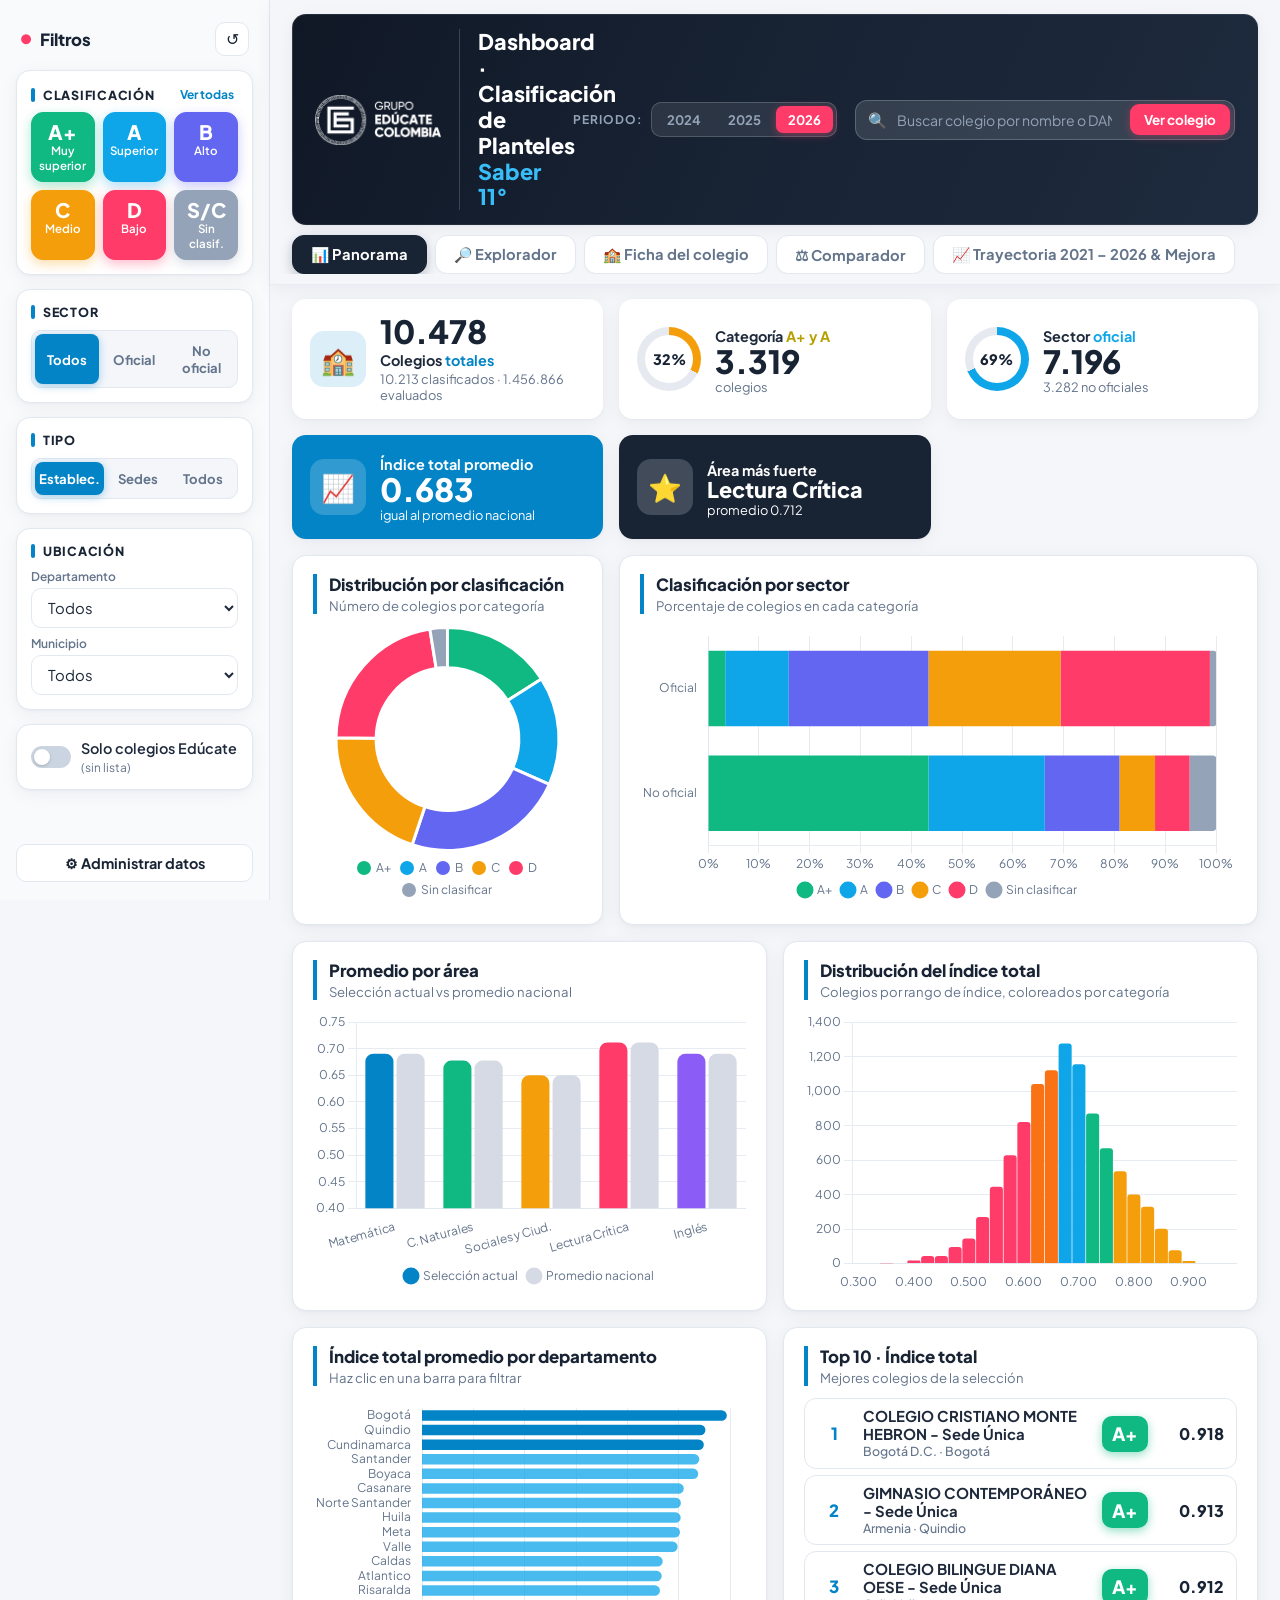
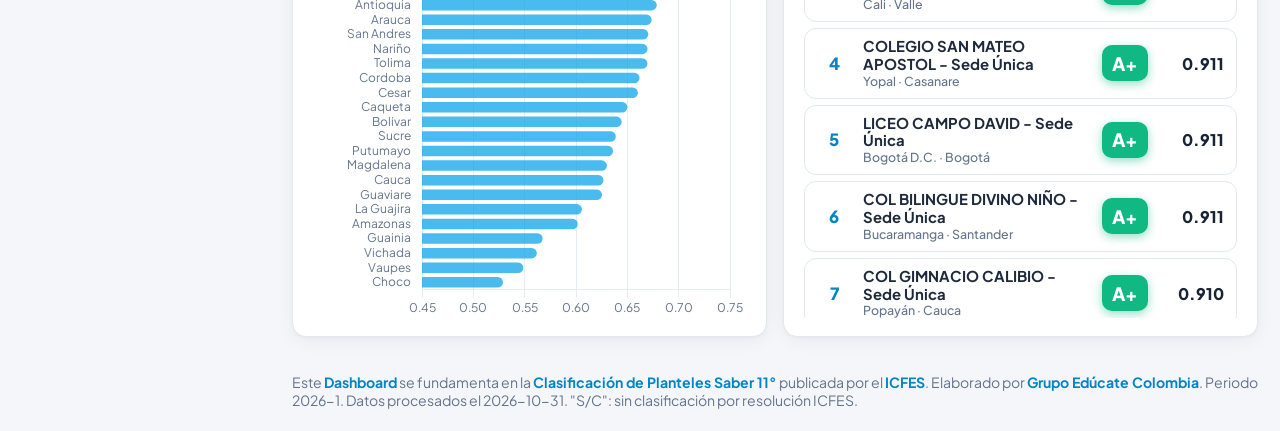
==== index.html @ 9f367af4 "Initial commit" ====
<!DOCTYPE html>
<html lang="es">
<head>
  <meta charset="UTF-8">
  <meta name="viewport" content="width=device-width, initial-scale=1.0">
  <title>Clasificación de Planteles Saber 11° | Grupo Edúcate Colombia</title>
  <meta name="description" content="Tablero interactivo de la Clasificación de Planteles Saber 11° del ICFES — Grupo Edúcate Colombia.">
  <link rel="icon" href="assets/logos/logo-plata.png">
  <link rel="preconnect" href="https://fonts.googleapis.com">
  <link rel="preconnect" href="https://fonts.gstatic.com" crossorigin>
  <link href="https://fonts.googleapis.com/css2?family=Plus+Jakarta+Sans:wght@300;400;500;600;700;800;900&display=swap" rel="stylesheet">
  <link rel="stylesheet" href="css/estilos.css?v=2026.4">
</head>
<body>
  <div class="app">

    <!-- ===== BARRA LATERAL DE FILTROS ===== -->
    <aside class="sidebar" id="filtros">
      <div class="side-head">
        <span>Filtros</span>
        <button class="icon-btn" id="btnReset" title="Limpiar filtros">↺</button>
        <button class="icon-btn only-mobile" id="btnCloseFilters" title="Cerrar">✕</button>
      </div>

      <div class="side-card">
        <div style="display:flex;align-items:center;justify-content:space-between;margin-bottom:8px">
          <h4 style="margin:0">Clasificación</h4>
          <button type="button" class="btn-link" id="btnClasAll" style="font-size:0.75rem;background:none;border:none;color:var(--primary);cursor:pointer;font-weight:700;padding:2px 4px" title="Seleccionar todas las categorías">Ver todas</button>
        </div>
        <div class="clas-grid" id="fClas"></div>
      </div>

      <div class="side-card">
        <h4>Sector</h4>
        <div class="seg" data-for="fSector">
          <button data-v="">Todos</button>
          <button data-v="OFICIAL">Oficial</button>
          <button data-v="NO OFICIAL">No oficial</button>
        </div>
        <select id="fSector" class="hidden">
          <option value="">Todos</option>
          <option value="OFICIAL">Oficial</option>
          <option value="NO OFICIAL">No oficial</option>
        </select>
      </div>

      <div class="side-card">
        <h4>Tipo</h4>
        <div class="seg" data-for="fTipo">
          <button data-v="Establecimiento">Establec.</button>
          <button data-v="Sede">Sedes</button>
          <button data-v="">Todos</button>
        </div>
        <select id="fTipo" class="hidden">
          <option value="Establecimiento">Establecimientos</option>
          <option value="Sede">Sedes</option>
          <option value="">Todos</option>
        </select>
      </div>

      <div class="side-card">
        <h4>Ubicación</h4>
        <label for="fDepto" class="mini-label">Departamento</label>
        <select id="fDepto"><option value="">Todos</option></select>
        <label for="fMun" class="mini-label">Municipio</label>
        <select id="fMun"><option value="">Todos</option></select>
      </div>

      <div class="side-card side-edu">
        <label class="switch" title="Mostrar solo colegios aliados de Grupo Edúcate">
          <input type="checkbox" id="fEducate">
          <span class="slider"></span>
          <span class="switch-label">Solo colegios Edúcate <small id="educateCount"></small></span>
        </label>
      </div>

      <button class="btn btn-ghost side-datos" id="btnDatos">⚙ Administrar datos</button>
    </aside>
    <div class="backdrop" id="backdrop"></div>

    <!-- ===== CONTENIDO ===== -->
    <div class="content">
      <div class="top-nav-sticky">
        <header class="topbar">
          <a class="brand" href="#" data-go="panorama" title="Inicio">
            <img src="assets/logos/logo-blanco.png" alt="Grupo Edúcate Colombia" class="brand-logo">
          </a>
          <div class="brand-title">
            <h1>Dashboard · Clasificación de Planteles <span class="hl">Saber 11°</span></h1>
          </div>
          <div class="periodo-switcher" id="periodoSwitcher">
            <span class="switcher-label">Periodo:</span>
            <div class="pill-group" id="periodoPills">
              <button class="pill-btn" data-periodo="2024">2024</button>
              <button class="pill-btn" data-periodo="2025">2025</button>
              <button class="pill-btn active" data-periodo="2026">2026</button>
            </div>
          </div>
          <div class="top-search-wrap autocomplete" id="topSearchWrap">
            <form class="dane-form" id="daneForm" autocomplete="off" onsubmit="return false;">
              <span class="top-search-icon">🔍</span>
              <input id="daneInput" type="search" placeholder="Buscar colegio por nombre o DANE…" autocomplete="off" aria-label="Buscar colegio por nombre o código DANE">
              <button type="submit" class="btn btn-primary" id="btnTopSearch">Ver colegio</button>
            </form>
            <div class="ac-list" id="topSearchAC"></div>
          </div>
        </header>

        <div class="mode-banner hidden" id="modeBanner">
          <span>🔒 Colegio seleccionado: <strong id="modeColegioNombre"></strong> <small id="modeDaneWrap">(DANE <strong id="modeDane"></strong>)</small></span>
          <div class="mode-banner-btns">
            <button class="btn btn-light btn-sm" id="btnBannerTrayectoria">📈 Analizar Trayectoria</button>
            <button class="btn btn-ghost btn-sm" id="btnSalir" style="background:rgba(255,255,255,0.18);color:#fff;border-color:transparent">Salir / Ver todo</button>
          </div>
        </div>

        <nav class="tabs" id="tabs">
          <button class="tab active" data-tab="panorama">📊 Panorama</button>
          <button class="tab" data-tab="explorador">🔎 Explorador</button>
          <button class="tab" data-tab="ficha">🏫 Ficha del colegio</button>
          <button class="tab" data-tab="comparador">⚖ Comparador</button>
          <button class="tab" data-tab="trayectoria" id="tabTrayectoria">📈 Trayectoria 2021 – 2026 & Mejora</button>
          <button class="tab tab-filter only-mobile" id="btnOpenFilters">⚲ Filtros</button>
        </nav>
      </div>

      <main>
        <!-- ===== PANORAMA ===== -->
        <section class="view active" id="view-panorama">
          <div class="kpis" id="kpis"></div>

          <div class="grid grid-3">
            <div class="card">
              <div class="card-head"><h3>Distribución por clasificación</h3><p>Número de colegios por categoría</p></div>
              <div class="chart-box"><canvas id="chClas"></canvas></div>
            </div>
            <div class="card span-2">
              <div class="card-head"><h3>Clasificación por sector</h3><p>Porcentaje de colegios en cada categoría</p></div>
              <div class="chart-box"><canvas id="chSector"></canvas></div>
            </div>
          </div>

          <div class="grid grid-2">
            <div class="card">
              <div class="card-head"><h3>Promedio por área</h3><p>Selección actual vs promedio nacional</p></div>
              <div class="chart-box"><canvas id="chAreas"></canvas></div>
            </div>
            <div class="card">
              <div class="card-head"><h3>Distribución del índice total</h3><p>Colegios por rango de índice, coloreados por categoría</p></div>
              <div class="chart-box"><canvas id="chHist"></canvas></div>
            </div>
          </div>

          <div class="grid grid-2">
            <div class="card">
              <div class="card-head"><h3 id="rankGeoTitle">Índice total promedio por departamento</h3><p>Haz clic en una barra para filtrar</p></div>
              <div class="chart-box tall"><canvas id="chGeo"></canvas></div>
            </div>
            <div class="card">
              <div class="card-head"><h3>Top 10 · Índice total</h3><p>Mejores colegios de la selección</p></div>
              <div class="top-list" id="top10"></div>
            </div>
          </div>
        </section>

        <!-- ===== EXPLORADOR ===== -->
        <section class="view" id="view-explorador">
          <div class="card">
            <div class="explorer-tools">
              <div class="field grow">
                <label for="qSearch">Buscar por nombre, municipio o DANE</label>
                <input type="search" id="qSearch" placeholder="Ej: Gimnasio, Cali, 311001…">
              </div>
              <div class="field">
                <label for="qArea">Área</label>
                <select id="qArea"></select>
              </div>
              <div class="field small">
                <label for="qMin">Índice mín.</label>
                <input type="number" id="qMin" min="0" max="1" step="0.01" placeholder="0.00">
              </div>
              <div class="field small">
                <label for="qMax">Índice máx.</label>
                <input type="number" id="qMax" min="0" max="1" step="0.01" placeholder="1.00">
              </div>
              <div class="field">
                <label for="qFuerte">Área más fuerte</label>
                <select id="qFuerte"><option value="">Cualquiera</option></select>
              </div>
              <div class="field">
                <label for="qDebil">Área más débil</label>
                <select id="qDebil"><option value="">Cualquiera</option></select>
              </div>
              <div class="field field-btn">
                <button class="btn btn-primary" id="btnCSV">⬇ Exportar CSV</button>
              </div>
            </div>
            <p class="result-info" id="resultInfo"></p>
            <div class="table-wrap">
              <table class="data-table" id="tabla">
                <thead></thead>
                <tbody></tbody>
              </table>
            </div>
            <div class="pager" id="pager"></div>
          </div>
        </section>

        <!-- ===== FICHA ===== -->
        <section class="view" id="view-ficha">
          <div class="card ficha-search" id="fichaSearchCard">
            <div class="field grow autocomplete">
              <label for="fichaSearch">Selecciona un colegio</label>
              <input type="search" id="fichaSearch" placeholder="Escribe el nombre o código DANE…">
              <div class="ac-list" id="fichaAC"></div>
            </div>
          </div>
          <div id="fichaContent">
            <div class="card empty">
              <div class="empty-icon">🏫</div>
              <p>Busca un colegio arriba, haz clic en una fila del Explorador o ingresa tu código DANE en la parte superior.</p>
            </div>
          </div>
        </section>

        <!-- ===== COMPARADOR ===== -->
        <section class="view" id="view-comparador">
          <div class="card">
            <div class="field grow autocomplete">
              <label for="cmpSearch">Agrega hasta 4 colegios para comparar</label>
              <input type="search" id="cmpSearch" placeholder="Escribe el nombre o código DANE…">
              <div class="ac-list" id="cmpAC"></div>
            </div>
            <div class="cmp-chips" id="cmpChips"></div>
          </div>
          <div id="cmpContent">
            <div class="card empty" style="margin-top:18px">
              <div class="empty-icon">⚖</div>
              <p>Agrega colegios para verlos lado a lado.</p>
            </div>
          </div>
        </section>
        <!-- ===== TRAYECTORIA 5 AÑOS & PLAN DE MEJORA ===== -->
        <section class="view" id="view-trayectoria">
          <div class="card trayectoria-search" id="trayectoriaSearchCard">
            <div class="field grow autocomplete">
              <label for="trayectoriaSearch">Selecciona una institución para analizar o proyectar su mejora</label>
              <input type="search" id="trayectoriaSearch" placeholder="Escribe el nombre del colegio o código DANE…">
              <div class="ac-list" id="trayectoriaAC"></div>
            </div>
          </div>
          <div id="trayectoriaContent">
            <div class="card empty">
              <div class="empty-icon">📈</div>
              <p>Busca un colegio arriba o ingresa su nombre/DANE para cargar su categoría y registrar sus promedios de los últimos 5 años con desviación estándar.</p>
            </div>
          </div>
        </section>
      </main>

      <footer class="footer">
        <p>Este <b>Dashboard</b> se fundamenta en la <b>Clasificación de Planteles Saber 11°</b> publicada por el <b>ICFES</b>.
          Elaborado por <b>Grupo Edúcate Colombia</b>. <span id="footInfo"></span></p>
      </footer>
    </div>
  </div>

  <!-- ===== MODAL DATOS ===== -->
  <div class="modal hidden" id="modalDatos" role="dialog" aria-modal="true" aria-labelledby="modalTitle">
    <div class="modal-box card">
      <button class="modal-close" id="modalClose" aria-label="Cerrar">✕</button>
      <h2 id="modalTitle">Administrar datos</h2>
      <div class="modal-section">
        <h4>1. Actualizar clasificación ICFES</h4>
        <p>Carga el archivo <em>Clasificación de Planteles</em> (.xls / .xlsx) descargado del ICFES. Se usará en este navegador hasta que lo restablezcas.</p>
        <input type="file" id="fileICFES" accept=".xls,.xlsx">
      </div>
      <div class="modal-section">
        <h4>2. Colegios aliados Grupo Edúcate</h4>
        <p>Carga un Excel o CSV que contenga los <strong>códigos DANE</strong> de los colegios aliados (en cualquier columna).</p>
        <input type="file" id="fileEducate" accept=".xls,.xlsx,.csv,.txt">
      </div>
      <div class="modal-section">
        <h4>3. Resultados por área (puntajes del año)</h4>
        <p>Excel o CSV con columnas <strong>DANE, EVALUADOS, GLOBAL, LECTURA, MATEMATICAS, SOCIALES, NATURALES, INGLES</strong>. Una fila con DANE = <em>NACIONAL</em> sirve de referencia. Plantilla: <code>data/plantilla_resultados.csv</code>.</p>
        <input type="file" id="fileResultados" accept=".xls,.xlsx,.csv,.txt">
      </div>
      <div class="modal-section">
        <button class="btn btn-ghost" id="btnRestablecer">Restablecer datos originales</button>
      </div>
      <p class="modal-status" id="modalStatus"></p>
    </div>
  </div>

  <div class="loader" id="loader"><div class="spinner"></div><p>Cargando datos…</p></div>

  <script src="js/vendor/chart.umd.min.js"></script>
  <script src="js/vendor/xlsx.full.min.js" defer></script>
  <script src="js/parser.js"></script>
  <script src="data/datos.js?v=2026.4"></script>
  <script src="data/datos2024.js?v=2026.4"></script>
  <script src="data/datos2025.js?v=2026.4"></script>
  <script src="data/educate.js"></script>
  <script src="data/resultados2026.js" onerror="window.RESULTADOS_2026=null"></script>
  <script src="js/graficos.js?v=2026.4"></script>
  <script src="js/app.js?v=2026.4"></script>
</body>
</html>
---- css/estilos.css ----
/* =========================================================
   Dashboard Saber 11° — Grupo Edúcate Colombia
   Diseño ejecutivo inspirado en visualizaciones modernas de analítica
   ========================================================= */
:root {
  --bg: #F4F6FA;
  --card: #FFFFFF;
  --navy: #182334;
  --navy-2: #101826;
  --navy-surface: #1E2B3E;
  --primary: #0284C7;
  --accent-rose: #FF3B69;
  --accent-teal: #0891B2;
  --sky: #0EA5E9;
  --cyan: #06B6D4;
  --teal: #0891B2;
  --lime: #10B981;
  --yellow: #F59E0B;
  --orange: #F97316;
  --red: #FF3B69;
  --gray: #64748B;
  --text: #1E293B;
  --muted: #64748B;
  --muted-light: #94A3B8;
  --line: #E2E8F0;
  --line-light: #EDF2F7;
  --radius: 14px;
  --radius-sm: 8px;
  --radius-lg: 18px;
  --shadow: 0 4px 18px rgba(15, 23, 42, .05), 0 1px 3px rgba(15, 23, 42, .03);
  --shadow-hover: 0 10px 25px -4px rgba(15, 23, 42, .09), 0 4px 10px -2px rgba(15, 23, 42, .04);
  --font-title: 'Plus Jakarta Sans', -apple-system, BlinkMacSystemFont, 'Segoe UI', Roboto, sans-serif;
  --font-text: 'Plus Jakarta Sans', -apple-system, BlinkMacSystemFont, 'Segoe UI', Roboto, sans-serif;
  --side-w: 270px;
}

* { box-sizing: border-box; }
html { scroll-behavior: smooth; }
body { margin: 0; font-family: var(--font-text); color: var(--text); background: var(--bg); min-height: 100vh; overflow-x: clip; }
.sr-only { position: absolute; width: 1px; height: 1px; overflow: hidden; clip: rect(0 0 0 0); }
.hidden { display: none !important; }
h1, h2, h3, h4 { margin: 0; font-family: var(--font-title); }

/* ===== Estructura ===== */
.app { display: flex; min-height: 100vh; }
.content { flex: 1; min-width: 0; display: flex; flex-direction: column; }

/* ===== Sidebar ===== */
.sidebar {
  width: var(--side-w); flex: none; padding: 18px 16px; display: flex; flex-direction: column; gap: 14px;
  position: sticky; top: 0; height: 100vh; overflow-y: auto; background: #F8FAFC; border-right: 1px solid var(--line);
  scrollbar-width: thin;
}
.side-head { display: flex; align-items: center; justify-content: space-between; font-weight: 800; font-size: 1.05rem; color: var(--navy); padding: 4px 4px 0; }
.side-head span::before { content: '●'; color: var(--accent-rose); margin-right: 8px; font-size: .8rem; vertical-align: 2px; }
.icon-btn { border: 1px solid var(--line); background: #fff; border-radius: 10px; width: 34px; height: 34px; cursor: pointer; font-size: 1rem; color: var(--navy); transition: all .15s; }
.icon-btn:hover { border-color: var(--primary); color: var(--primary); }
.side-card { background: var(--card); border-radius: var(--radius); padding: 14px; box-shadow: var(--shadow); border: 1px solid var(--line); }
.side-card h4 { font-size: .78rem; font-weight: 800; letter-spacing: .06em; text-transform: uppercase; color: var(--navy); margin-bottom: 10px; display: flex; align-items: center; gap: 8px; }
.side-card h4::before { content: ''; width: 4px; height: 14px; border-radius: 2px; background: var(--primary); }
.mini-label { display: block; font-size: .75rem; color: var(--muted); font-weight: 600; margin: 8px 0 4px; }
.side-datos { width: 100%; margin-top: auto; }

/* Botones de categoría tipo "tile" */
.clas-grid { display: grid; grid-template-columns: repeat(3, 1fr); gap: 8px; }
.clas-tile {
  border: 1.5px solid var(--c); border-radius: 12px; padding: 8px 4px; cursor: pointer; text-align: center; user-select: none;
  background: #fff; color: var(--navy); transition: all .18s;
}
.clas-tile .L { display: block; font-family: var(--font-title); font-weight: 900; font-size: 1.25rem; line-height: 1.1; color: var(--c-dark, var(--c)); }
.clas-tile small { display: block; font-size: .72rem; color: var(--muted); font-weight: 600; }
.clas-tile.on { background: var(--c); box-shadow: 0 4px 12px color-mix(in srgb, var(--c) 35%, transparent); }
.clas-tile.on .L, .clas-tile.on small { color: var(--on, #fff); }
.clas-tile:not(.on) { opacity: .6; }
.clas-tile:hover { transform: translateY(-2px); opacity: 1; }

/* Segmentados */
.seg { display: flex; background: var(--bg); border-radius: 10px; padding: 3px; gap: 3px; border: 1px solid var(--line); }
.seg button { flex: 1; border: 0; background: transparent; padding: 8px 4px; border-radius: 8px; font-family: var(--font-text); font-weight: 700; font-size: .82rem; color: var(--muted); cursor: pointer; transition: all .15s; }
.seg button.on { background: var(--primary); color: #fff; box-shadow: 0 2px 8px rgba(2, 132, 199, .35); }

/* Switch */
.switch { display: flex; align-items: center; gap: 10px; cursor: pointer; }
.switch input { display: none; }
.slider { width: 40px; height: 22px; border-radius: 999px; background: #CBD5E1; position: relative; transition: .2s; flex: none; }
.slider::after { content: ''; position: absolute; width: 16px; height: 16px; border-radius: 50%; background: #fff; top: 3px; left: 3px; transition: .2s; box-shadow: 0 1px 3px rgba(0,0,0,.2); }
.switch input:checked + .slider { background: var(--accent-rose); }
.switch input:checked + .slider::after { left: 21px; }
.switch-label { font-size: .9rem; font-weight: 600; }
.switch-label small { color: var(--muted); font-weight: 400; }

/* ===== Topbar & Navegación Fija (Sticky) ===== */
.top-nav-sticky {
  position: sticky; top: 0; z-index: 500;
  background: var(--bg); padding: 14px 0 10px;
  box-shadow: 0 4px 18px rgba(15, 23, 42, 0.05);
  border-bottom: 1px solid rgba(226, 232, 240, 0.7);
  backdrop-filter: blur(8px);
}
.topbar {
  margin: 0 22px; padding: 14px 22px; border-radius: var(--radius);
  display: flex; align-items: center; justify-content: space-between; gap: 18px;
  background: linear-gradient(115deg, #101826 0%, #182334 50%, #1e2b3e 100%);
  color: #fff; box-shadow: var(--shadow);
  border: 1px solid rgba(255, 255, 255, 0.08);
}
.brand-logo { height: 50px; display: block; }
.brand-title { flex: 1; min-width: 0; border-left: 1px solid rgba(255,255,255,.18); padding-left: 18px; }
.brand-title h1 { font-family: var(--font-title); font-size: 1.35rem; font-weight: 800; line-height: 1.2; letter-spacing: -0.01em; }
.brand-title .hl { color: #38BDF8; }
.brand-title p { margin: 3px 0 0; color: #94A3B8; font-size: .88rem; }

/* Periodo Switcher en Topbar */
.periodo-switcher { display: flex; align-items: center; gap: 8px; flex: none; }
.switcher-label { font-size: .75rem; text-transform: uppercase; letter-spacing: .08em; color: #94A3B8; font-weight: 700; }
.pill-group { display: flex; background: rgba(255,255,255,0.09); border: 1px solid rgba(255,255,255,0.18); border-radius: 10px; padding: 3px; gap: 3px; }
.pill-btn { border: 0; background: transparent; color: #94A3B8; font-family: var(--font-text); font-weight: 700; font-size: .82rem; padding: 5px 12px; border-radius: 7px; cursor: pointer; transition: all .18s; }
.pill-btn:hover { color: #fff; background: rgba(255,255,255,0.12); }
.pill-btn.active { color: #fff; background: var(--accent-rose); box-shadow: 0 2px 8px rgba(255, 59, 105, 0.4); }

/* Buscador universal en Topbar */
.top-search-wrap { position: relative; width: 380px; max-width: 100%; }
.dane-form { display: flex; align-items: center; background: rgba(255,255,255,.12); border: 1px solid rgba(255,255,255,.2); border-radius: 12px; padding: 3px 4px 3px 12px; transition: all .2s; }
.dane-form:focus-within { background: rgba(255,255,255,.2); border-color: #38BDF8; box-shadow: 0 0 0 3px rgba(56, 189, 248, 0.25); }
.top-search-icon { color: #94A3B8; font-size: .95rem; margin-right: 6px; user-select: none; }
.dane-form input { flex: 1; min-width: 0; background: transparent; border: 0; color: #fff; padding: 7px 4px; font-size: .88rem; outline: none; }
.dane-form input::placeholder { color: #94A3B8; }
.dane-form .btn { padding: 7px 14px; font-size: .84rem; border-radius: 9px; background: var(--accent-rose); box-shadow: 0 2px 8px rgba(255, 59, 105, 0.35); border: none; }
.dane-form .btn:hover { background: #e02854; }

/* ===== Controles ===== */
input, select {
  font-family: var(--font-text); font-size: .93rem; color: var(--text);
  background: #fff; border: 1px solid var(--line); border-radius: 10px; padding: 9px 12px; outline: none; width: 100%;
  transition: border .2s, box-shadow .2s;
}
input:focus, select:focus { border-color: var(--primary); box-shadow: 0 0 0 3px rgba(2, 132, 199, .15); }
.btn { font-family: var(--font-text); font-weight: 700; font-size: .9rem; border: 1px solid transparent; border-radius: 10px; padding: 9px 16px; cursor: pointer; white-space: nowrap; transition: transform .15s, box-shadow .2s, background .2s; }
.btn:hover { transform: translateY(-1px); }
.btn-primary { background: var(--primary); color: #fff; box-shadow: 0 4px 14px rgba(2, 132, 199, .3); }
.btn-primary:hover { background: #0369a1; }
.btn-ghost { background: #fff; color: var(--navy); border-color: var(--line); }
.btn-ghost:hover { border-color: var(--primary); color: var(--primary); background: #F8FAFC; }
.btn-light { background: #fff; color: var(--navy); }
.btn-sm { padding: 6px 12px; font-size: .84rem; }

/* ===== Banner modo colegio ===== */
.mode-banner {
  margin: 12px 22px 0; padding: 10px 18px; border-radius: 12px;
  display: flex; justify-content: space-between; align-items: center; gap: 12px; flex-wrap: wrap;
  background: linear-gradient(90deg, #182334, #0284C7); color: #fff; font-weight: 600;
  box-shadow: var(--shadow);
}
.mode-banner-btns { display: flex; gap: 8px; align-items: center; }

/* ===== Tabs ===== */
.tabs { display: flex; gap: 8px; padding: 10px 22px 0; overflow-x: auto; scrollbar-width: none; }
.tab { font-family: var(--font-text); font-size: .92rem; font-weight: 700; color: #64748B; background: #fff; border: 1px solid var(--line); border-radius: 12px; padding: 9px 18px; cursor: pointer; white-space: nowrap; transition: all .2s; box-shadow: 0 1px 3px rgba(15,23,42,0.03); }
.tab:hover { color: var(--primary); border-color: var(--primary); transform: translateY(-1px); }
.tab.active { color: #fff; background: var(--navy); border-color: var(--navy); box-shadow: 0 4px 12px rgba(24, 35, 52, 0.25); }

.btn-link { font-family: var(--font-text); transition: opacity .15s; }
.btn-link:hover { opacity: .75; text-decoration: underline; }

/* ===== Layout ===== */
main { padding: 14px 22px 22px; flex: 1; }
.card { background: var(--card); border-radius: var(--radius); padding: 18px 20px; box-shadow: var(--shadow); border: 1px solid var(--line); }
.card-head { margin-bottom: 12px; padding-left: 12px; border-left: 4px solid var(--primary); }
.card-head h3, .card > h3 { font-size: 1.05rem; font-weight: 800; color: var(--navy); }
.card-head p { margin: 2px 0 0; font-size: .82rem; color: var(--muted); }
.card > h3 { padding-left: 12px; border-left: 4px solid var(--primary); margin-bottom: 12px; }

.field { display: flex; flex-direction: column; gap: 5px; min-width: 0; }
.field label { font-size: .75rem; letter-spacing: .04em; color: var(--muted); font-weight: 700; text-transform: uppercase; }
.field.grow { flex: 1; min-width: 220px; }
.field.small { width: 110px; }
.field-btn { justify-content: flex-end; }

.view { display: none; animation: fade .3s ease; }
.view.active { display: block; }
@keyframes fade { from { opacity: 0; transform: translateY(5px); } to { opacity: 1; transform: none; } }

.grid { display: grid; gap: 16px; margin-top: 16px; }
.grid-2 { grid-template-columns: repeat(2, 1fr); }
.grid-3 { grid-template-columns: repeat(3, 1fr); }
.grid-4 { grid-template-columns: repeat(4, 1fr); }
.span-2 { grid-column: span 2; }
.grid > *, .kpis > * { min-width: 0; }

.chart-box { position: relative; height: 280px; }
.chart-box.tall { height: 520px; }
.chart-box.radar { height: 360px; }

/* ===== KPIs ===== */
.kpis { display: grid; grid-template-columns: 1.15fr 1fr 1fr 1fr 1fr; gap: 16px; }
.kpi { background: var(--card); border-radius: var(--radius); padding: 16px 18px; box-shadow: var(--shadow); display: flex; align-items: center; gap: 14px; }
.kpi-icon { width: 56px; height: 56px; flex: none; border-radius: 14px; display: flex; align-items: center; justify-content: center; font-size: 1.7rem; background: color-mix(in srgb, var(--accent) 14%, #fff); }
.kpi .value { font-family: var(--font-text); font-size: 2rem; font-weight: 800; color: var(--navy); line-height: 1; }
.kpi .label { font-size: .9rem; font-weight: 700; color: var(--text); margin-top: 4px; }
.kpi .label em { font-style: normal; color: var(--accent); }
.kpi .sub { font-size: .8rem; color: var(--muted); margin-top: 2px; }
.kpi.solid { background: var(--accent); color: #fff; }
.kpi.solid .value, .kpi.solid .label, .kpi.solid .sub { color: #fff; }
.kpi.solid .kpi-icon { background: rgba(255,255,255,.18); }
.gauge { width: 64px; height: 64px; flex: none; border-radius: 50%; display: grid; place-items: center; background: conic-gradient(var(--accent) calc(var(--p) * 1%), #E6E9F0 0); }
.gauge span { width: 48px; height: 48px; border-radius: 50%; background: #fff; display: grid; place-items: center; font-weight: 800; font-size: .9rem; color: var(--navy); }

/* ===== Badge clasificación (letra destacada) ===== */
.badge {
  display: inline-flex; align-items: center; justify-content: center;
  min-width: 46px; height: 36px; padding: 0 10px; border-radius: 10px;
  font-family: var(--font-title); font-weight: 900; font-size: 1.15rem; letter-spacing: .02em;
  color: var(--on, #fff); background: var(--c); box-shadow: 0 3px 10px color-mix(in srgb, var(--c) 45%, transparent);
}
.badge.sm { min-width: 38px; height: 28px; font-size: .95rem; }
.edu-tag { display: inline-block; margin-left: 6px; padding: 1px 7px; border-radius: 6px; font-size: .68rem; font-weight: 800; color: #fff; background: var(--navy); vertical-align: middle; letter-spacing: .04em; }

/* ===== Top list ===== */
.top-list { display: flex; flex-direction: column; gap: 6px; max-height: 520px; overflow-y: auto; scrollbar-width: thin; }
.top-item { display: grid; grid-template-columns: 34px 1fr auto 64px; gap: 12px; align-items: center; padding: 9px 12px; border-radius: 12px; cursor: pointer; border: 1px solid var(--line); transition: .2s; }
.top-item:hover { border-color: var(--primary); background: #F4F7FF; }
.top-pos { font-family: var(--font-title); font-weight: 900; color: var(--primary); text-align: center; font-size: 1.05rem; }
.top-name { font-weight: 700; font-size: .93rem; line-height: 1.2; overflow-wrap: anywhere; }
.top-name small { display: block; color: var(--muted); font-weight: 500; }
.top-val { font-weight: 800; text-align: right; color: var(--navy); }

/* ===== Explorador ===== */
.explorer-tools { display: flex; gap: 12px; flex-wrap: wrap; align-items: end; }
.result-info { color: var(--muted); margin: 14px 0 8px; font-size: .9rem; }
.table-wrap { overflow-x: auto; border-radius: 12px; border: 1px solid var(--line); }
.data-table { width: 100%; border-collapse: collapse; font-size: .9rem; }
.data-table th { position: sticky; top: 0; background: var(--navy); color: #fff; text-align: left; padding: 11px 10px; font-size: .74rem; text-transform: uppercase; letter-spacing: .05em; cursor: pointer; white-space: nowrap; user-select: none; }
.data-table th.sorted { color: var(--cyan); }
.data-table td { padding: 9px 10px; border-bottom: 1px solid var(--line); white-space: nowrap; vertical-align: middle; }
.data-table td.name { white-space: normal; min-width: 240px; font-weight: 700; }
.data-table td.name small { display: block; color: var(--muted); font-weight: 500; }
.data-table td.num, .data-table th.num { text-align: right; font-variant-numeric: tabular-nums; }
.data-table td.ctr { text-align: center; }
.data-table tbody tr { cursor: pointer; transition: background .15s; }
.data-table tbody tr:nth-child(even) { background: #FAFBFD; }
.data-table tbody tr:hover { background: #EEF3FF; }
.bar-cell { display: flex; align-items: center; gap: 8px; justify-content: flex-end; }
.mini-bar { width: 60px; height: 7px; border-radius: 4px; background: #E6E9F0; overflow: hidden; }
.mini-bar span { display: block; height: 100%; background: var(--primary); }
.pager { display: flex; justify-content: center; align-items: center; gap: 6px; margin-top: 14px; flex-wrap: wrap; }
.pager button { min-width: 38px; }
.pager .cur { background: var(--primary); border-color: var(--primary); color: #fff; }

/* ===== Autocomplete ===== */
.autocomplete { position: relative; }
.ac-list { position: absolute; top: 100%; left: 0; right: 0; z-index: 40; margin-top: 4px; background: #fff; border: 1px solid var(--line); border-radius: 12px; max-height: 340px; overflow-y: auto; box-shadow: 0 16px 40px rgba(13,21,40,.18); display: none; }
.ac-list.open { display: block; }
.ac-item { padding: 9px 14px; cursor: pointer; display: flex; gap: 12px; align-items: center; border-bottom: 1px solid var(--line); font-weight: 600; }
.ac-item:hover, .ac-item.sel { background: #EEF3FF; }
.ac-item small { color: var(--muted); display: block; font-weight: 500; }

/* ===== Ficha ===== */
.ficha-search { margin-bottom: 16px; }
.ficha-head { display: grid; grid-template-columns: auto 1fr auto; gap: 22px; align-items: center; background: linear-gradient(110deg, var(--navy-2), var(--navy) 60%, #102a7a); color: #fff; }
.big-badge { width: 116px; height: 116px; border-radius: 22px; display: flex; flex-direction: column; align-items: center; justify-content: center; font-family: var(--font-title); font-weight: 900; font-size: 3.2rem; line-height: 1; color: var(--on, #fff); background: var(--c); box-shadow: 0 0 0 6px rgba(255,255,255,.12), 0 10px 30px color-mix(in srgb, var(--c) 55%, transparent); }
.big-badge small { font-family: var(--font-text); font-size: .68rem; letter-spacing: .14em; font-weight: 800; margin-top: 8px; }
.ficha-head h2 { font-size: 1.4rem; font-weight: 800; line-height: 1.25; overflow-wrap: anywhere; }
.ficha-meta { display: flex; flex-wrap: wrap; gap: 6px 18px; margin-top: 8px; color: #B9C3DA; font-size: .93rem; }
.ficha-meta b { color: #fff; }
.ficha-total { text-align: center; background: rgba(255,255,255,.08); padding: 14px 18px; border-radius: 14px; }
.ficha-total .value { font-size: 2.6rem; font-weight: 800; color: var(--cyan); line-height: 1.1; }
.ficha-total .label { font-size: .72rem; text-transform: uppercase; letter-spacing: .1em; color: #B9C3DA; font-weight: 700; }
.ficha-actions { display: flex; gap: 8px; margin-top: 12px; flex-wrap: wrap; }
.ficha-head .btn-ghost { background: rgba(255,255,255,.1); color: #fff; border-color: rgba(255,255,255,.25); }
.sedes { display: flex; flex-wrap: wrap; gap: 8px; margin-top: 10px; }
.ficha-head .sedes .btn-ghost { font-weight: 600; }

.subtabs { display: flex; gap: 6px; margin-top: 16px; background: #fff; padding: 5px; border-radius: 12px; box-shadow: var(--shadow); overflow-x: auto; }
.subtab { flex: 1; border: 0; background: transparent; padding: 10px 14px; border-radius: 9px; font-family: var(--font-text); font-weight: 700; font-size: .95rem; color: var(--muted); cursor: pointer; white-space: nowrap; }
.subtab.on { background: var(--primary); color: #fff; }

.rank-card { display: flex; align-items: center; gap: 14px; }
.rank-card .ico { width: 50px; height: 50px; border-radius: 12px; display: grid; place-items: center; font-size: 1.5rem; background: #EEF3FF; flex: none; }
.rank-card .pos { font-size: 1.9rem; font-weight: 800; color: var(--navy); line-height: 1; }
.rank-card .lbl { font-weight: 700; font-size: .9rem; margin-top: 2px; }
.rank-card .of { color: var(--muted); font-size: .8rem; }
.rank-card .pct { margin-left: auto; padding: 4px 10px; border-radius: 999px; font-size: .8rem; font-weight: 800; background: #E7FAF0; color: #12804A; white-space: nowrap; }

.area-row { display: grid; grid-template-columns: 160px 1fr 64px 78px; gap: 12px; align-items: center; padding: 10px 0; border-bottom: 1px solid var(--line); }
.area-row:last-of-type { border-bottom: 0; }
.area-name { font-weight: 700; display: flex; align-items: center; gap: 8px; }
.area-name i { width: 10px; height: 10px; border-radius: 3px; background: var(--c); flex: none; }
.area-track { position: relative; height: 12px; border-radius: 6px; background: #E6E9F0; }
.area-track .fill { position: absolute; left: 0; top: 0; bottom: 0; border-radius: 6px; }
.area-track .mark { position: absolute; top: -4px; width: 3px; height: 20px; border-radius: 2px; background: var(--navy); }
.area-val { font-weight: 800; text-align: right; color: var(--navy); }
.diff { font-weight: 800; text-align: right; font-size: .88rem; }
.diff.up { color: #12804A; }
.diff.down { color: var(--red); }
.note { color: var(--muted); font-size: .82rem; margin: 10px 0 0; }

.insights { display: grid; grid-template-columns: 1fr 1fr; gap: 12px; }
.insight { padding: 14px; border-radius: 12px; border: 1px solid var(--line); }
.insight h4 { font-size: .9rem; margin-bottom: 6px; }
.insight.good { background: #F2FAEA; border-color: #D8EDC2; }
.insight.good h4 { color: #4D6B07; }
.insight.bad { background: #FFF4EC; border-color: #FFDCC4; }
.insight.bad h4 { color: #B84A00; }
.insight ul { margin: 0; padding-left: 18px; line-height: 1.65; font-size: .92rem; }
.next-goal { margin-top: 12px; padding: 12px 16px; border-radius: 12px; background: #EEF3FF; border: 1px solid #CCD8FF; font-size: .93rem; }

/* Tarjeta Histórica Trienal en Ficha */
.trienio-card { margin-top: 16px; }
.trienio-grid { display: grid; grid-template-columns: repeat(3, 1fr); gap: 14px; margin-top: 12px; margin-bottom: 16px; }
.trienio-year-card { background: #F8FAFC; border: 1px solid var(--line); border-radius: 14px; padding: 14px 16px; display: flex; align-items: center; gap: 14px; transition: all .2s; }
.trienio-year-card:hover { transform: translateY(-2px); box-shadow: var(--shadow); }
.trienio-year-card.active-yr { border-color: #38BDF8; background: #F0F9FF; box-shadow: 0 0 0 2px rgba(56, 189, 248, 0.25); }
.trienio-year-card .yr-badge-col { flex: none; }
.trienio-year-card .yr-info { flex: 1; min-width: 0; }
.trienio-year-card .yr-badge { font-size: .75rem; font-weight: 800; text-transform: uppercase; color: var(--muted); margin-bottom: 2px; }
.trienio-year-card .yr-index { font-size: 1.45rem; font-weight: 800; color: var(--navy); line-height: 1.1; }
.trienio-year-card .yr-meta { font-size: .78rem; color: var(--muted); margin-top: 2px; }
.trienio-year-card .yr-delta { margin-left: auto; font-size: .8rem; font-weight: 800; padding: 4px 8px; border-radius: 6px; white-space: nowrap; }
.yr-delta.up { color: #047857; background: #ECFDF5; }
.yr-delta.down { color: #BE123C; background: #FFF1F2; }
.yr-delta.same { color: #64748B; background: #F1F5F9; }
.trienio-chart-wrap { margin-top: 16px; border-top: 1px solid var(--line); padding-top: 16px; }

/* Resultados por área (2026) */
.score-grid { display: grid; grid-template-columns: repeat(6, 1fr); gap: 14px; }
.score-card { border-radius: 14px; padding: 16px; text-align: center; border: 1px solid var(--line); background: #fff; border-top: 5px solid var(--c); }
.score-card .v { font-size: 2.1rem; font-weight: 800; color: var(--navy); line-height: 1.1; }
.score-card .n { font-weight: 700; font-size: .88rem; margin-top: 4px; }
.score-card .s { font-size: .78rem; color: var(--muted); }
.score-card.global { background: var(--navy); border-top-color: var(--cyan); }
.score-card.global .v { color: var(--cyan); }
.score-card.global .n { color: #fff; }
.score-card.global .s { color: #B9C3DA; }
.pending { display: grid; grid-template-columns: auto 1fr; gap: 18px; align-items: start; }
.pending .ico { font-size: 2.6rem; }
.pending h3 { font-size: 1.1rem; color: var(--navy); margin-bottom: 6px; }
.pending p, .pending li { color: var(--muted); line-height: 1.6; font-size: .93rem; }
.pending code { background: #EEF1F6; padding: 1px 6px; border-radius: 5px; font-size: .85rem; color: var(--navy); }

/* ===== Comparador ===== */
.cmp-chips { display: flex; flex-wrap: wrap; gap: 10px; margin-top: 12px; }
.cmp-chip { display: flex; align-items: center; gap: 10px; padding: 7px 12px; border-radius: 12px; background: #fff; border: 2px solid var(--c); max-width: 100%; }
.cmp-chip .dot { width: 12px; height: 12px; border-radius: 50%; background: var(--c); flex: none; }
.cmp-chip span { font-size: .9rem; font-weight: 700; overflow: hidden; text-overflow: ellipsis; white-space: nowrap; max-width: 280px; }
.cmp-chip button { background: none; border: 0; color: var(--muted); cursor: pointer; font-size: 1rem; }

/* ===== Empty / loader / modal / footer ===== */
.empty { text-align: center; padding: 60px 20px; color: var(--muted); }
.empty-icon { font-size: 3rem; margin-bottom: 10px; }
.loader { position: fixed; inset: 0; z-index: 200; display: flex; flex-direction: column; align-items: center; justify-content: center; gap: 14px; background: var(--bg); transition: opacity .3s; color: var(--navy); font-weight: 600; }
.loader.done { opacity: 0; pointer-events: none; }
.spinner { width: 50px; height: 50px; border-radius: 50%; border: 4px solid #D7DDE8; border-top-color: var(--primary); animation: spin 1s linear infinite; }
@keyframes spin { to { transform: rotate(360deg); } }
.modal { position: fixed; inset: 0; z-index: 100; display: flex; align-items: center; justify-content: center; padding: 20px; background: rgba(13, 21, 40, .55); backdrop-filter: blur(4px); }
.modal-box { width: min(580px, 100%); position: relative; max-height: 90vh; overflow-y: auto; }
.modal-box h2 { font-size: 1.2rem; font-weight: 800; color: var(--navy); margin-bottom: 12px; }
.modal-section { padding: 14px 0; border-top: 1px solid var(--line); }
.modal-section h4 { font-size: .92rem; color: var(--primary); margin-bottom: 4px; }
.modal-section p { color: var(--muted); margin: 0 0 10px; font-size: .9rem; }
.modal-close { position: absolute; top: 14px; right: 14px; background: none; border: 0; color: var(--muted); font-size: 1.2rem; cursor: pointer; }
.modal-status { color: #12804A; font-weight: 600; min-height: 1.2em; }
.footer { padding: 14px 22px 22px; color: var(--muted); font-size: .88rem; }
.footer b { color: var(--primary); }
.footer p { margin: 0; }
.print-logo { display: none; }
.only-mobile { display: none; }
.backdrop { display: none; }
::-webkit-scrollbar { width: 8px; height: 8px; }
::-webkit-scrollbar-thumb { background: #C3CBDA; border-radius: 4px; }

/* ===== Responsive ===== */
@media (max-width: 1400px) {
  .kpis { grid-template-columns: repeat(3, 1fr); }
  .score-grid { grid-template-columns: repeat(3, 1fr); }
}
@media (max-width: 1100px) {
  .only-mobile { display: inline-flex; align-items: center; justify-content: center; }
  .sidebar { position: fixed; left: 0; top: 0; z-index: 90; transform: translateX(-105%); transition: transform .25s; box-shadow: 10px 0 30px rgba(0,0,0,.2); }
  body.filters-open .sidebar { transform: none; }
  body.filters-open .backdrop { display: block; position: fixed; inset: 0; z-index: 80; background: rgba(13,21,40,.45); }
  .tab-filter { background: var(--primary); color: #fff; border-color: var(--primary); }
  .grid-2, .grid-3 { grid-template-columns: 1fr; }
  .grid-4 { grid-template-columns: 1fr 1fr; }
  .span-2 { grid-column: auto; }
  .topbar { flex-wrap: wrap; }
  .dane-form { width: 100%; }
  .dane-form input { flex: 1; width: auto; min-width: 0; }
  .ficha-head { grid-template-columns: auto 1fr; }
  .ficha-total { grid-column: 1 / -1; display: flex; gap: 14px; align-items: baseline; justify-content: center; flex-wrap: wrap; }
  .insights { grid-template-columns: 1fr; }
}
@media (max-width: 640px) {
  .topbar, .mode-banner { margin-left: 12px; margin-right: 12px; }
  .topbar { padding: 12px 14px; gap: 10px; }
  .brand-logo { height: 40px; }
  .brand-title { padding-left: 10px; }
  .brand-title h1 { font-size: 1.02rem; }
  .brand-title p { font-size: .76rem; }
  .tabs { padding: 12px 12px 0; }
  main { padding: 12px; }
  .footer { padding: 10px 12px 18px; }
  .kpis { grid-template-columns: 1fr 1fr; gap: 10px; }
  .kpi { flex-direction: column; align-items: flex-start; gap: 8px; padding: 14px; }
  .kpi-icon { width: 42px; height: 42px; font-size: 1.3rem; }
  .gauge { width: 52px; height: 52px; }
  .gauge span { width: 38px; height: 38px; font-size: .78rem; }
  .kpi .value { font-size: 1.45rem; }
  .card { padding: 14px; }
  .chart-box { height: 250px; }
  .chart-box.tall { height: 640px; }
  .chart-box.radar { height: 310px; }
  .grid-4 { grid-template-columns: 1fr; }
  .ficha-head { grid-template-columns: 1fr; gap: 14px; }
  .big-badge { width: 84px; height: 84px; font-size: 2.3rem; border-radius: 18px; }
  .ficha-head h2 { font-size: 1.08rem; }
  .ficha-total .value { font-size: 2rem; }
  .area-row { grid-template-columns: 1fr 56px 70px; }
  .area-track { grid-column: 1 / -1; order: 4; }
  .score-grid { grid-template-columns: 1fr 1fr; }
  .field.small { width: calc(50% - 6px); }
  .field.grow { min-width: 100%; }
  .top-item { grid-template-columns: 26px 1fr auto; }
  .top-val { grid-column: 3; }
  .pending { grid-template-columns: 1fr; }
}

/* ===== TRAYECTORIA 5 AÑOS & PLAN DE MEJORA ===== */
.trayectoria-hero {
  display: grid; grid-template-columns: auto 1fr auto; gap: 20px; align-items: center;
  background: linear-gradient(115deg, #101826 0%, #182334 60%, #1e2b3e 100%);
  color: #fff; border-radius: var(--radius); padding: 22px 24px; box-shadow: var(--shadow);
  border: 1px solid rgba(255, 255, 255, 0.08); margin-bottom: 16px;
}
.trayectoria-badge {
  width: 100px; height: 100px; border-radius: 20px; display: flex; flex-direction: column; align-items: center; justify-content: center;
  font-family: var(--font-title); font-weight: 900; font-size: 2.8rem; line-height: 1; color: var(--on, #fff); background: var(--c);
  box-shadow: 0 0 0 5px rgba(255,255,255,0.1), 0 10px 25px color-mix(in srgb, var(--c) 45%, transparent);
}
.trayectoria-badge small { font-size: .65rem; letter-spacing: .12em; font-weight: 800; margin-top: 6px; }
.trayectoria-title h2 { font-size: 1.35rem; font-weight: 800; line-height: 1.25; color: #fff; }
.trayectoria-meta { display: flex; flex-wrap: wrap; gap: 6px 16px; margin-top: 8px; color: #94A3B8; font-size: .9rem; }
.trayectoria-meta b { color: #fff; }
.trayectoria-kpi-card { text-align: center; background: rgba(255,255,255,0.07); border: 1px solid rgba(255,255,255,0.12); padding: 12px 18px; border-radius: 14px; min-width: 140px; }
.trayectoria-kpi-card .v { font-size: 2.2rem; font-weight: 800; color: #38BDF8; line-height: 1.1; }
.trayectoria-kpi-card .l { font-size: .7rem; text-transform: uppercase; letter-spacing: .08em; color: #94A3B8; font-weight: 700; margin-top: 2px; }

/* Barra de herramientas */
.tray-toolbar { display: flex; justify-content: space-between; align-items: center; gap: 12px; flex-wrap: wrap; margin-bottom: 14px; }
.tray-actions { display: flex; gap: 8px; flex-wrap: wrap; }

/* Tabla matriz de años (2021 - 2026) */
.matrix-card { margin-bottom: 18px; overflow: hidden; }
.matrix-table-wrap { overflow-x: auto; border: 1px solid var(--line); border-radius: 12px; margin-top: 10px; background: #fff; scrollbar-width: thin; }
.matrix-table { width: 100%; border-collapse: collapse; font-size: .86rem; min-width: 1040px; }
.matrix-table th { background: #182334; color: #fff; padding: 10px 6px; text-align: center; font-size: .78rem; text-transform: uppercase; letter-spacing: .05em; border-right: 1px solid rgba(255,255,255,0.08); }
.matrix-table th.col-yr { border-left: 1px solid rgba(255,255,255,0.2); border-right: 1px solid rgba(255,255,255,0.2); font-size: .88rem; font-weight: 800; background: #141c2b; }
.matrix-table th.col-area { text-align: left; min-width: 175px; padding-left: 14px; }
.matrix-table th.col-sub { font-size: .68rem; padding: 6px 4px; background: #202d42; color: #94A3B8; }
.matrix-table th.col-sub.col-sd { border-right: 1px solid rgba(255,255,255,0.2); color: #38BDF8; }
.matrix-table td { padding: 6px 4px; border-bottom: 1px solid var(--line); vertical-align: middle; text-align: center; }
.matrix-table td.cell-inp { width: 62px; }
.matrix-table td.cell-sd { border-right: 1px solid var(--line); background: #FAFBFD; }
.matrix-table tr:hover td { background-color: #F8FAFC; }
.matrix-table tr:hover td.cell-sd { background-color: #F0F7FD; }
.matrix-table .area-cell { font-weight: 700; color: var(--navy); display: flex; align-items: center; gap: 8px; padding-left: 14px; white-space: nowrap; border-right: 1px solid var(--line); text-align: left; }
.matrix-table .area-dot { width: 10px; height: 10px; border-radius: 3px; display: inline-block; flex: none; }
.matrix-table input.inp-tray {
  width: 100%; max-width: 60px; text-align: center; font-weight: 700; padding: 6px 2px; font-size: .88rem;
  border: 1px solid #CBD5E1; border-radius: 8px; outline: none; transition: all .15s;
}
.matrix-table input.inp-avg { color: var(--navy); background: #fff; }
.matrix-table input.inp-sd { color: #0284C7; background: #F0F9FF; border-color: #BAE6FD; }
.matrix-table input.inp-tray:focus { border-color: var(--accent-rose); box-shadow: 0 0 0 3px rgba(255, 59, 105, 0.2); }
.matrix-row-summary { background: #F8FAFC; font-weight: 800; border-top: 2px solid var(--line); }
.matrix-row-summary td { padding: 10px 4px; text-align: center; }
.matrix-row-summary td.cell-sd { border-right: 1px solid var(--line); }
.matrix-row-summary .sum-v { display: block; font-size: .92rem; font-weight: 800; color: var(--navy); }
.matrix-row-summary td.cell-sd .sum-v { color: #0284C7; }
.matrix-row-summary small { display: block; font-size: .65rem; color: var(--muted); text-transform: uppercase; font-weight: 700; margin-top: 2px; }
.matrix-row-summary td.cell-sd small { color: #0284C7; }

/* KPIs de Trayectoria */
.tray-kpi-grid { display: grid; grid-template-columns: repeat(4, 1fr); gap: 14px; margin-bottom: 18px; }
.tray-kpi { background: #fff; border: 1px solid var(--line); border-radius: var(--radius); padding: 16px; box-shadow: var(--shadow); position: relative; overflow: hidden; }
.tray-kpi::before { content: ''; position: absolute; left: 0; top: 0; bottom: 0; width: 4px; background: var(--kpi-c, var(--primary)); }
.tray-kpi .label { font-size: .78rem; text-transform: uppercase; letter-spacing: .05em; color: var(--muted); font-weight: 700; }
.tray-kpi .value { font-size: 1.85rem; font-weight: 800; color: var(--navy); line-height: 1.15; margin: 4px 0; }
.tray-kpi .sub { font-size: .8rem; color: var(--muted); display: flex; align-items: center; gap: 6px; }

/* Semáforos de equidad */
.semaphore { display: inline-flex; align-items: center; gap: 6px; padding: 4px 10px; border-radius: 999px; font-size: .78rem; font-weight: 800; }
.semaphore.green { background: #ECFDF5; color: #047857; border: 1px solid #A7F3D0; }
.semaphore.yellow { background: #FFFBEB; color: #B45309; border: 1px solid #FDE68A; }
.semaphore.red { background: #FFF1F2; color: #BE123C; border: 1px solid #FECDD3; }

/* Gráficos de Trayectoria */
.tray-charts-grid { display: grid; grid-template-columns: 1.4fr 1fr; gap: 16px; margin-bottom: 18px; }

/* Informe Analítico de Diagnóstico & Plan de Mejora */
.report-card { background: #fff; border-radius: var(--radius); border: 1px solid var(--line); padding: 26px 28px; box-shadow: var(--shadow); margin-bottom: 24px; }
.report-header { display: flex; justify-content: space-between; align-items: flex-start; padding-bottom: 18px; border-bottom: 2px solid var(--line); margin-bottom: 20px; }
.report-header h3 { font-size: 1.3rem; font-weight: 800; color: var(--navy); }
.report-header p { font-size: .88rem; color: var(--muted); margin: 3px 0 0; }
.report-section { margin-bottom: 22px; }
.report-section h4 { font-size: 1rem; font-weight: 800; color: var(--navy); margin-bottom: 10px; display: flex; align-items: center; gap: 8px; }
.report-section h4::before { content: ''; width: 4px; height: 16px; border-radius: 2px; background: var(--accent-rose); }
.report-grid-2 { display: grid; grid-template-columns: 1fr 1fr; gap: 16px; }
.diagnostic-box { padding: 16px; border-radius: 12px; border: 1px solid var(--line); background: #FAFBFD; }
.diagnostic-box.highlight { background: #F0F9FF; border-color: #BAE6FD; }
.diagnostic-box.warning { background: #FFF1F2; border-color: #FECDD3; }
.diagnostic-box h5 { font-size: .88rem; font-weight: 800; margin: 0 0 8px; color: var(--navy); display: flex; align-items: center; gap: 6px; }
.diagnostic-box p, .diagnostic-box li { font-size: .86rem; color: #334155; line-height: 1.55; margin: 0; }
.diagnostic-box ul { margin: 6px 0 0; padding-left: 18px; }

/* Tarjetas de Plan de Acción */
.action-cards { display: grid; grid-template-columns: repeat(3, 1fr); gap: 14px; margin-top: 10px; }
.action-card { background: #F8FAFC; border: 1px solid var(--line); border-radius: 12px; padding: 16px; }
.action-card .badge-mini { display: inline-block; font-size: .7rem; font-weight: 800; padding: 2px 8px; border-radius: 6px; background: var(--navy); color: #fff; margin-bottom: 8px; text-transform: uppercase; }
.action-card h5 { font-size: .92rem; font-weight: 800; color: var(--navy); margin: 0 0 6px; }
.action-card p { font-size: .82rem; color: #475569; line-height: 1.5; margin: 0; }
.action-card ul { margin: 6px 0 0; padding-left: 16px; font-size: .82rem; color: #475569; line-height: 1.45; }

/* ===== Impresión ficha y reporte ===== */
@media print {
  body { background: #fff; }
  .sidebar, .topbar, .tabs, .footer, .mode-banner, .ficha-search, .trayectoria-search, .ficha-actions, .tray-toolbar, .loader, .subtabs { display: none !important; }
  .card { box-shadow: none; border: 1px solid #ddd; break-inside: avoid; }
  .view { display: none !important; }
  body:not(.printing-report) #view-ficha { display: block !important; }
  body.printing-report #view-trayectoria { display: block !important; }
  body.printing-report .matrix-card { display: none !important; }
  .print-logo { display: block !important; height: 50px; margin-bottom: 12px; }
  .trayectoria-hero, .ficha-head { -webkit-print-color-adjust: exact; print-color-adjust: exact; }
}
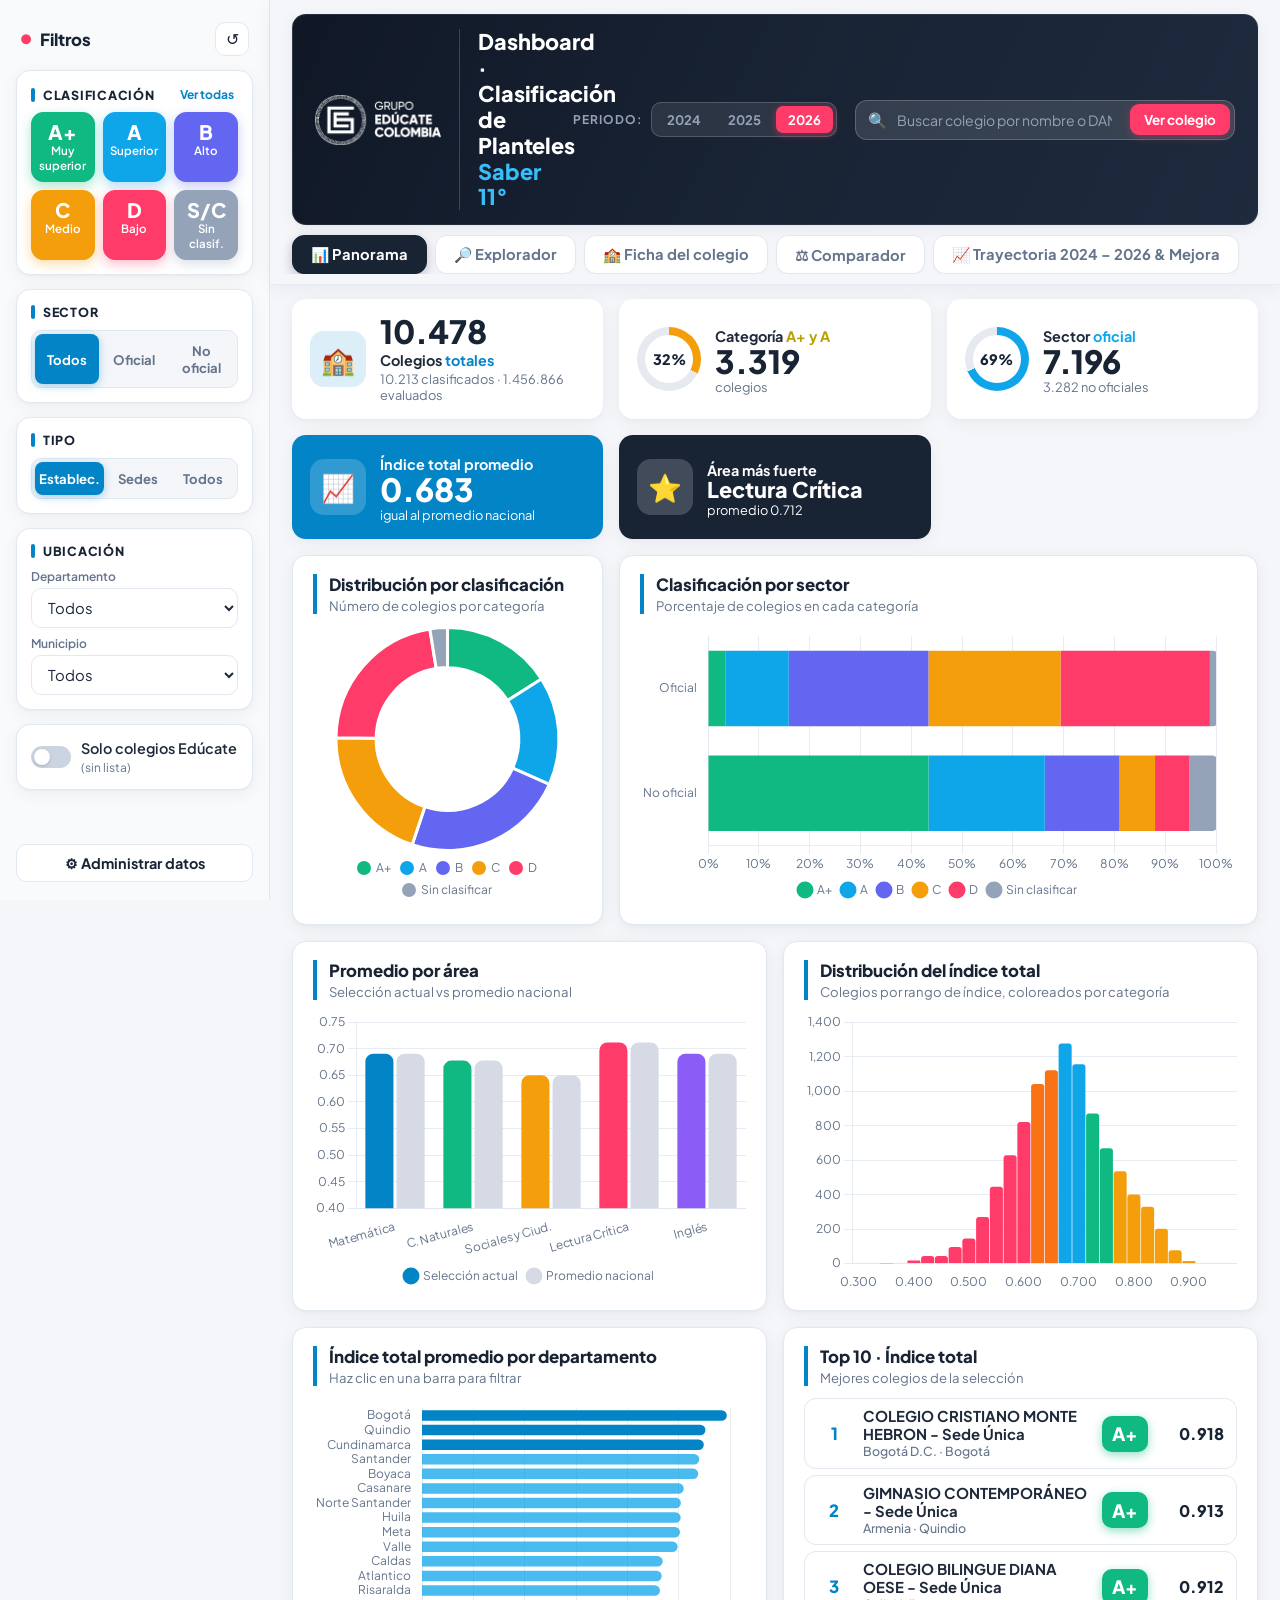
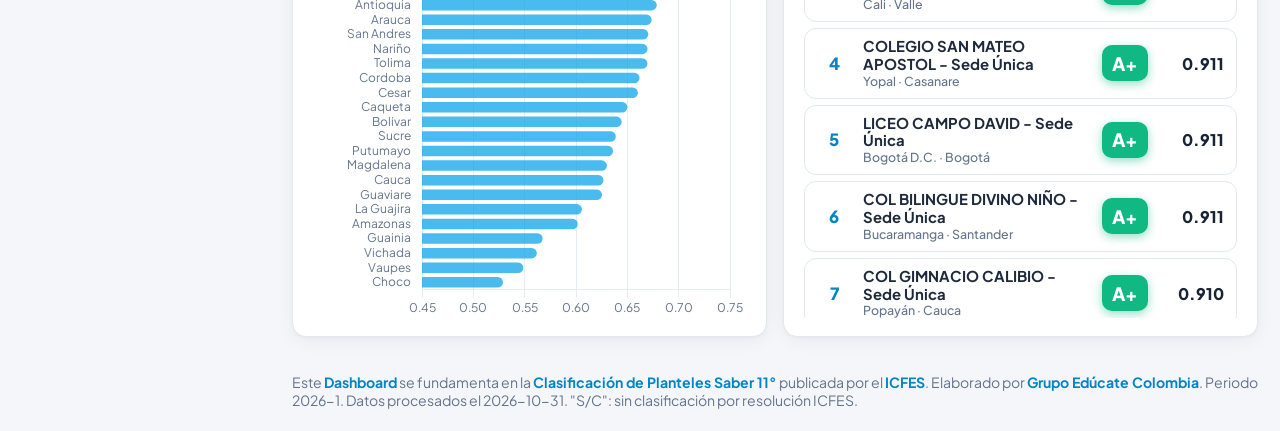
==== commit 7803ee5d: "Update version numbers in index.html" ====
--- a/index.html
+++ b/index.html
@@ -9,7 +9,7 @@
   <link rel="preconnect" href="https://fonts.googleapis.com">
   <link rel="preconnect" href="https://fonts.gstatic.com" crossorigin>
   <link href="https://fonts.googleapis.com/css2?family=Plus+Jakarta+Sans:wght@300;400;500;600;700;800;900&display=swap" rel="stylesheet">
-  <link rel="stylesheet" href="css/estilos.css?v=2026.4">
+  <link rel="stylesheet" href="css/estilos.css?v=2026.5">
 </head>
 <body>
   <div class="app">
@@ -119,7 +119,7 @@
           <button class="tab" data-tab="explorador">🔎 Explorador</button>
           <button class="tab" data-tab="ficha">🏫 Ficha del colegio</button>
           <button class="tab" data-tab="comparador">⚖ Comparador</button>
-          <button class="tab" data-tab="trayectoria" id="tabTrayectoria">📈 Trayectoria 2021 – 2026 & Mejora</button>
+          <button class="tab" data-tab="trayectoria" id="tabTrayectoria">📈 Trayectoria 2024 – 2026 & Mejora</button>
           <button class="tab tab-filter only-mobile" id="btnOpenFilters">⚲ Filtros</button>
         </nav>
       </div>
@@ -297,12 +297,13 @@
   <script src="js/vendor/chart.umd.min.js"></script>
   <script src="js/vendor/xlsx.full.min.js" defer></script>
   <script src="js/parser.js"></script>
-  <script src="data/datos.js?v=2026.4"></script>
-  <script src="data/datos2024.js?v=2026.4"></script>
-  <script src="data/datos2025.js?v=2026.4"></script>
+  <script src="data/datos.js?v=2026.6"></script>
+  <script src="data/datos2024.js?v=2026.6"></script>
+  <script src="data/datos2025.js?v=2026.6"></script>
   <script src="data/educate.js"></script>
   <script src="data/resultados2026.js" onerror="window.RESULTADOS_2026=null"></script>
-  <script src="js/graficos.js?v=2026.4"></script>
-  <script src="js/app.js?v=2026.4"></script>
+  <script src="data/resultadosAgregados.js?v=2026.6"></script>
+  <script src="js/graficos.js?v=2026.6"></script>
+  <script src="js/app.js?v=2026.6"></script>
 </body>
 </html>
--- a/css/estilos.css
+++ b/css/estilos.css
@@ -448,29 +448,36 @@
 .tray-toolbar { display: flex; justify-content: space-between; align-items: center; gap: 12px; flex-wrap: wrap; margin-bottom: 14px; }
 .tray-actions { display: flex; gap: 8px; flex-wrap: wrap; }
 
-/* Tabla matriz de años (2021 - 2026) */
+/* Tabla matriz de años (2024 - 2026) */
 .matrix-card { margin-bottom: 18px; overflow: hidden; }
 .matrix-table-wrap { overflow-x: auto; border: 1px solid var(--line); border-radius: 12px; margin-top: 10px; background: #fff; scrollbar-width: thin; }
-.matrix-table { width: 100%; border-collapse: collapse; font-size: .86rem; min-width: 1040px; }
+.matrix-table { width: 100%; border-collapse: collapse; font-size: .86rem; min-width: 680px; }
 .matrix-table th { background: #182334; color: #fff; padding: 10px 6px; text-align: center; font-size: .78rem; text-transform: uppercase; letter-spacing: .05em; border-right: 1px solid rgba(255,255,255,0.08); }
 .matrix-table th.col-yr { border-left: 1px solid rgba(255,255,255,0.2); border-right: 1px solid rgba(255,255,255,0.2); font-size: .88rem; font-weight: 800; background: #141c2b; }
+.matrix-table th.col-yr-2026 { background: linear-gradient(135deg, #0f172a, #0369a1); border-left: 2px solid #38BDF8; border-right: 2px solid #38BDF8; }
 .matrix-table th.col-area { text-align: left; min-width: 175px; padding-left: 14px; }
 .matrix-table th.col-sub { font-size: .68rem; padding: 6px 4px; background: #202d42; color: #94A3B8; }
 .matrix-table th.col-sub.col-sd { border-right: 1px solid rgba(255,255,255,0.2); color: #38BDF8; }
 .matrix-table td { padding: 6px 4px; border-bottom: 1px solid var(--line); vertical-align: middle; text-align: center; }
-.matrix-table td.cell-inp { width: 62px; }
+.matrix-table td.cell-inp { width: 72px; }
 .matrix-table td.cell-sd { border-right: 1px solid var(--line); background: #FAFBFD; }
+.matrix-table td.cell-2026 { background: #F0F9FF; }
+.matrix-table td.cell-2026.cell-sd { border-right: 2px solid #38BDF8; }
 .matrix-table tr:hover td { background-color: #F8FAFC; }
 .matrix-table tr:hover td.cell-sd { background-color: #F0F7FD; }
+.matrix-table tr:hover td.cell-2026 { background-color: #E0F2FE; }
 .matrix-table .area-cell { font-weight: 700; color: var(--navy); display: flex; align-items: center; gap: 8px; padding-left: 14px; white-space: nowrap; border-right: 1px solid var(--line); text-align: left; }
 .matrix-table .area-dot { width: 10px; height: 10px; border-radius: 3px; display: inline-block; flex: none; }
 .matrix-table input.inp-tray {
-  width: 100%; max-width: 60px; text-align: center; font-weight: 700; padding: 6px 2px; font-size: .88rem;
+  width: 100%; max-width: 68px; text-align: center; font-weight: 700; padding: 6px 2px; font-size: .88rem;
   border: 1px solid #CBD5E1; border-radius: 8px; outline: none; transition: all .15s;
 }
 .matrix-table input.inp-avg { color: var(--navy); background: #fff; }
 .matrix-table input.inp-sd { color: #0284C7; background: #F0F9FF; border-color: #BAE6FD; }
+.matrix-table input.inp-2026 { border-color: #0284C7; background: #FFFFFF; color: #0369A1; font-weight: 800; box-shadow: 0 1px 4px rgba(2, 132, 199, 0.15); }
 .matrix-table input.inp-tray:focus { border-color: var(--accent-rose); box-shadow: 0 0 0 3px rgba(255, 59, 105, 0.2); }
+.tag-official { display: inline-block; font-size: .62rem; background: rgba(16, 185, 129, 0.25); color: #34D399; padding: 1px 5px; border-radius: 4px; margin-left: 4px; font-weight: 700; text-transform: none; }
+.tag-input { display: inline-block; font-size: .62rem; background: rgba(56, 189, 248, 0.25); color: #38BDF8; padding: 1px 6px; border-radius: 4px; margin-left: 4px; font-weight: 800; text-transform: none; letter-spacing: 0; }
 .matrix-row-summary { background: #F8FAFC; font-weight: 800; border-top: 2px solid var(--line); }
 .matrix-row-summary td { padding: 10px 4px; text-align: center; }
 .matrix-row-summary td.cell-sd { border-right: 1px solid var(--line); }
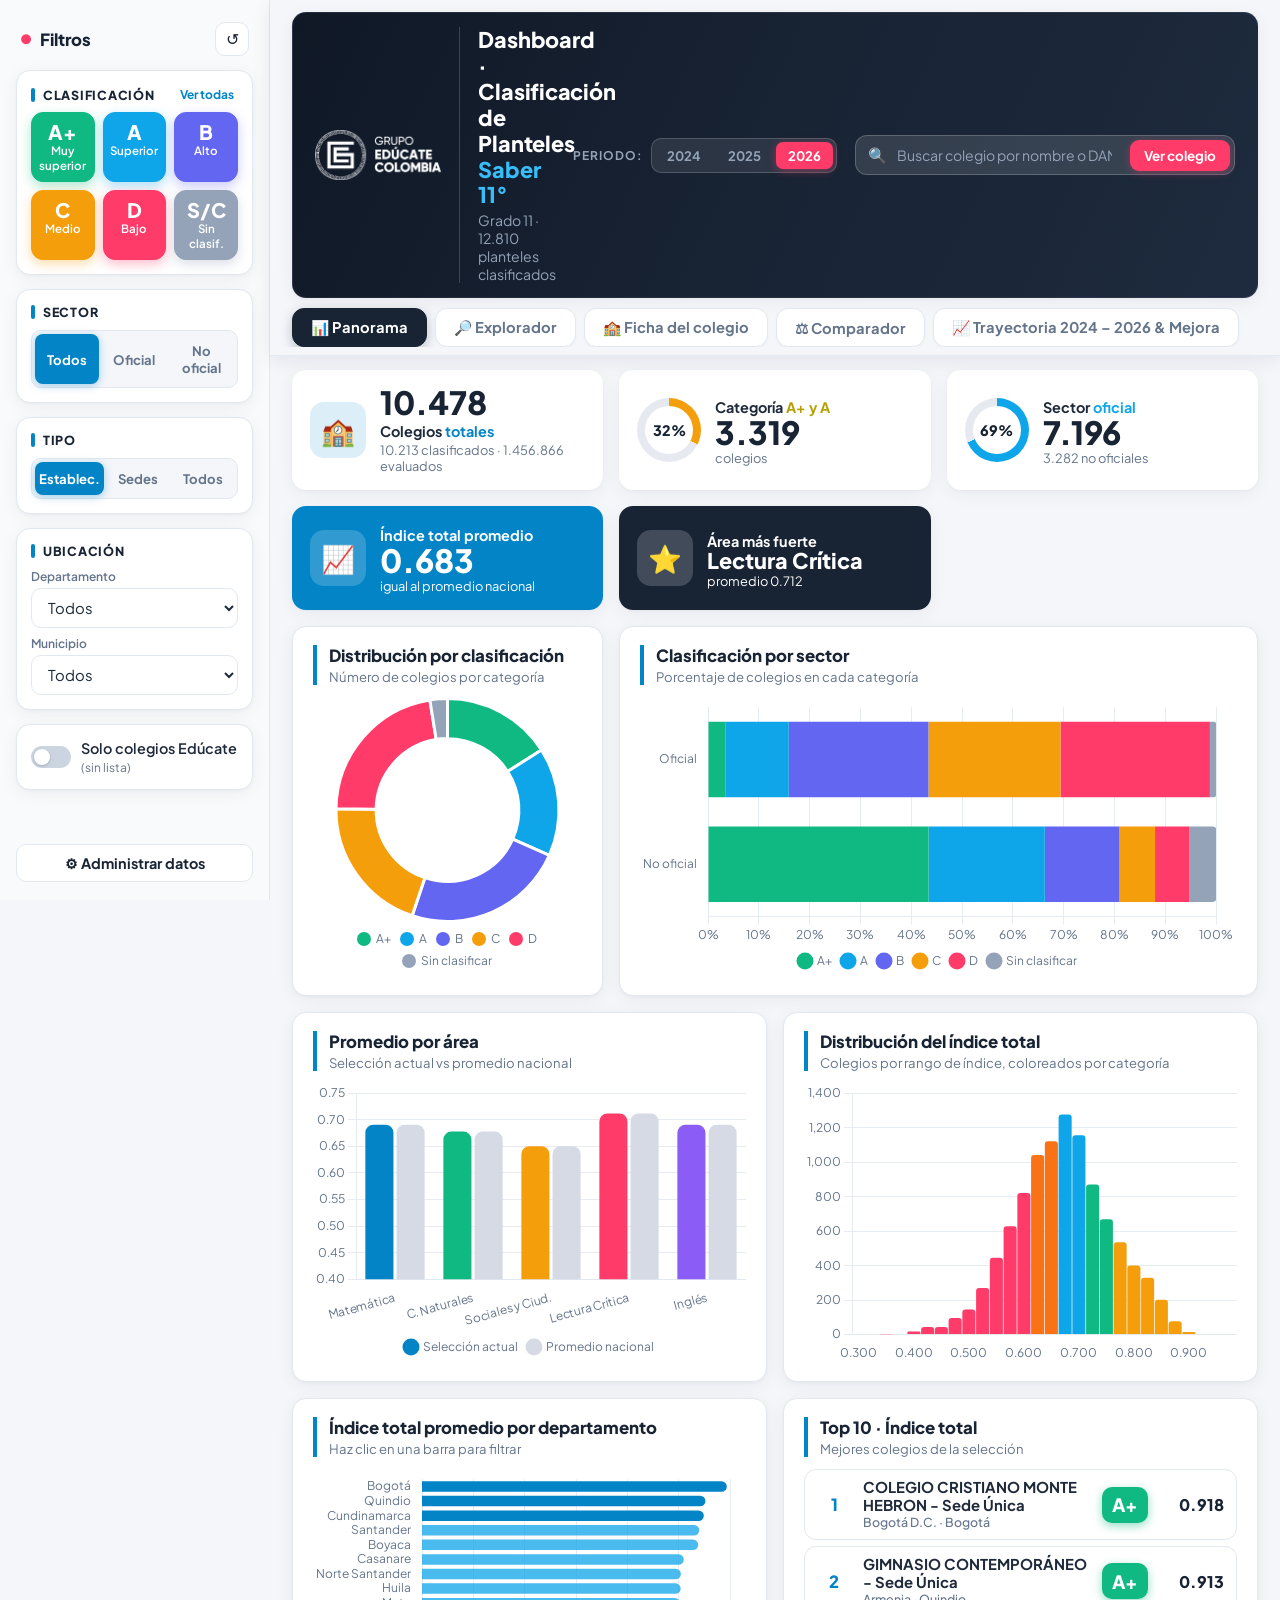
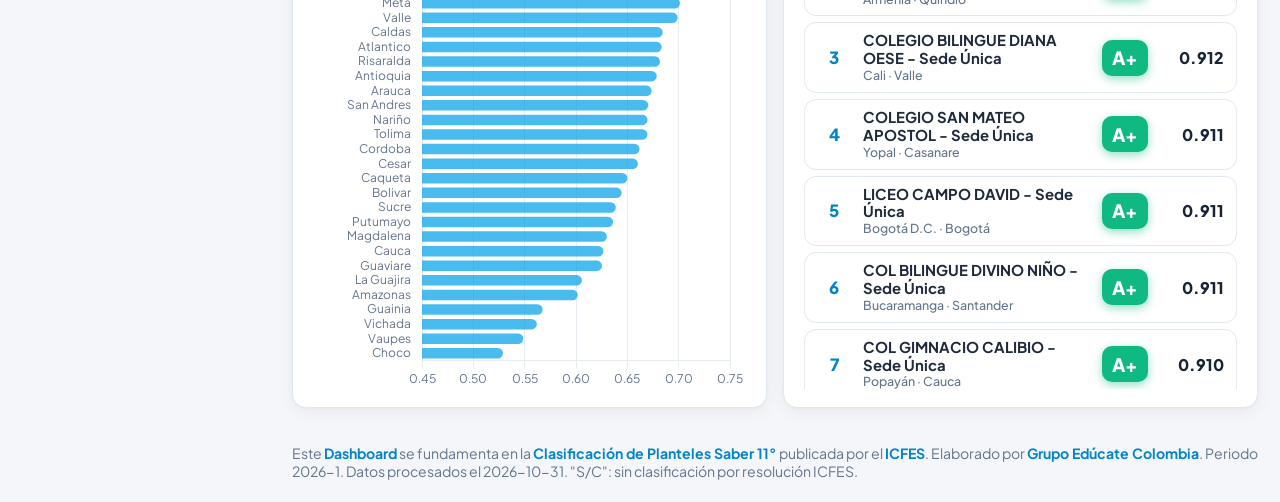
==== commit 14cffb26: "Upgrade script versions in index.html Updated script source versions for data and JavaScript files." ====
--- a/index.html
+++ b/index.html
@@ -87,6 +87,7 @@
           </a>
           <div class="brand-title">
             <h1>Dashboard · Clasificación de Planteles <span class="hl">Saber 11°</span></h1>
+            <p class="brand-sub" id="headerSub">Grado 11 · 12.810 planteles clasificados</p>
           </div>
           <div class="periodo-switcher" id="periodoSwitcher">
             <span class="switcher-label">Periodo:</span>
@@ -297,13 +298,13 @@
   <script src="js/vendor/chart.umd.min.js"></script>
   <script src="js/vendor/xlsx.full.min.js" defer></script>
   <script src="js/parser.js"></script>
-  <script src="data/datos.js?v=2026.6"></script>
-  <script src="data/datos2024.js?v=2026.6"></script>
-  <script src="data/datos2025.js?v=2026.6"></script>
+  <script src="data/datos.js?v=2026.8"></script>
+  <script src="data/datos2024.js?v=2026.8"></script>
+  <script src="data/datos2025.js?v=2026.8"></script>
   <script src="data/educate.js"></script>
   <script src="data/resultados2026.js" onerror="window.RESULTADOS_2026=null"></script>
-  <script src="data/resultadosAgregados.js?v=2026.6"></script>
-  <script src="js/graficos.js?v=2026.6"></script>
-  <script src="js/app.js?v=2026.6"></script>
+  <script src="data/resultadosAgregados.js?v=2026.8"></script>
+  <script src="js/graficos.js?v=2026.8"></script>
+  <script src="js/app.js?v=2026.8"></script>
 </body>
 </html>
--- a/css/estilos.css
+++ b/css/estilos.css
@@ -91,11 +91,11 @@
 
 /* ===== Topbar & Navegación Fija (Sticky) ===== */
 .top-nav-sticky {
-  position: sticky; top: 0; z-index: 500;
-  background: var(--bg); padding: 14px 0 10px;
-  box-shadow: 0 4px 18px rgba(15, 23, 42, 0.05);
-  border-bottom: 1px solid rgba(226, 232, 240, 0.7);
-  backdrop-filter: blur(8px);
+  position: sticky; top: 0; z-index: 1000;
+  background: var(--bg); padding: 12px 0 8px;
+  box-shadow: 0 4px 18px rgba(15, 23, 42, 0.08);
+  border-bottom: 1px solid rgba(226, 232, 240, 0.85);
+  backdrop-filter: blur(12px);
 }
 .topbar {
   margin: 0 22px; padding: 14px 22px; border-radius: var(--radius);
@@ -281,7 +281,7 @@
 .rank-card .of { color: var(--muted); font-size: .8rem; }
 .rank-card .pct { margin-left: auto; padding: 4px 10px; border-radius: 999px; font-size: .8rem; font-weight: 800; background: #E7FAF0; color: #12804A; white-space: nowrap; }
 
-.area-row { display: grid; grid-template-columns: 160px 1fr 64px 78px; gap: 12px; align-items: center; padding: 10px 0; border-bottom: 1px solid var(--line); }
+.area-row { display: grid; grid-template-columns: 160px 1fr 64px 125px; gap: 12px; align-items: center; padding: 10px 0; border-bottom: 1px solid var(--line); }
 .area-row:last-of-type { border-bottom: 0; }
 .area-name { font-weight: 700; display: flex; align-items: center; gap: 8px; }
 .area-name i { width: 10px; height: 10px; border-radius: 3px; background: var(--c); flex: none; }
@@ -292,6 +292,11 @@
 .diff { font-weight: 800; text-align: right; font-size: .88rem; }
 .diff.up { color: #12804A; }
 .diff.down { color: var(--red); }
+.area-deltas { display: flex; flex-direction: column; align-items: flex-end; gap: 3px; }
+.diff-tag { font-weight: 800; font-size: .74rem; text-align: right; border-radius: 4px; padding: 1px 6px; white-space: nowrap; line-height: 1.35; display: inline-flex; align-items: center; gap: 3px; }
+.diff-tag.up { color: #047857; background: #ECFDF5; border: 1px solid #A7F3D0; }
+.diff-tag.down { color: #BE123C; background: #FFF1F2; border: 1px solid #FECDD3; }
+.diff-tag.neutral { color: #64748B; background: #F8FAFC; border: 1px solid #E2E8F0; }
 .note { color: var(--muted); font-size: .82rem; margin: 10px 0 0; }
 
 .insights { display: grid; grid-template-columns: 1fr 1fr; gap: 12px; }
@@ -527,6 +532,24 @@
 .action-card p { font-size: .82rem; color: #475569; line-height: 1.5; margin: 0; }
 .action-card ul { margin: 6px 0 0; padding-left: 16px; font-size: .82rem; color: #475569; line-height: 1.45; }
 
+/* Rutas Metodológicas Saber 11 - Grupo Edúcate */
+.rutas-container { margin-top: 14px; background: #fff; border: 1px solid var(--line); border-radius: 14px; padding: 18px; box-shadow: 0 4px 16px rgba(15, 23, 42, 0.04); }
+.rutas-header { display: flex; justify-content: space-between; align-items: center; flex-wrap: wrap; gap: 10px; margin-bottom: 12px; }
+.rutas-header h5 { font-size: 1rem; font-weight: 800; color: var(--navy); margin: 0; display: flex; align-items: center; gap: 8px; }
+.rutas-tabs { display: flex; gap: 8px; flex-wrap: wrap; margin-bottom: 14px; border-bottom: 1px solid var(--line); padding-bottom: 10px; }
+.btn-ruta-tab { padding: 8px 14px; border-radius: 8px; border: 1px solid var(--line); background: #F8FAFC; font-size: 0.84rem; font-weight: 700; color: var(--navy); cursor: pointer; transition: all 0.2s ease; display: inline-flex; align-items: center; gap: 6px; font-family: var(--font-heading); }
+.btn-ruta-tab:hover { background: #EEF2F6; border-color: #CBD5E1; }
+.btn-ruta-tab.active { background: var(--primary); color: #fff; border-color: var(--primary); box-shadow: 0 4px 12px rgba(2, 132, 199, 0.28); }
+.ruta-fases-grid { display: grid; grid-template-columns: repeat(auto-fit, minmax(260px, 1fr)); gap: 14px; margin-top: 12px; }
+.ruta-fase-card { background: #FFFFFF; border: 1px solid #E2E8F0; border-radius: 12px; padding: 14px 16px; box-shadow: 0 2px 6px rgba(15, 23, 42, 0.03); position: relative; border-top: 4px solid var(--ruta-c, #0284C7); display: flex; flex-direction: column; justify-content: space-between; }
+.ruta-fase-card .fase-header { margin-bottom: 8px; }
+.ruta-fase-card h6 { font-size: 0.92rem; font-weight: 800; color: var(--navy); margin: 0 0 2px; display: flex; align-items: center; gap: 6px; }
+.ruta-fase-card .sub-fase { font-size: 0.74rem; font-weight: 700; color: var(--ruta-c, #0284C7); text-transform: uppercase; letter-spacing: 0.04em; }
+.ruta-fase-card .acciones-box { font-size: 0.82rem; color: #334155; line-height: 1.5; margin: 6px 0; }
+.ruta-fase-card .docente-box { font-size: 0.80rem; color: #475569; background: #F8FAFC; border-radius: 8px; padding: 8px 10px; margin-top: 6px; border: 1px dashed #CBD5E1; }
+.ruta-po-box { background: #EFF6FF; border-radius: 8px; padding: 8px 10px; border-left: 3px solid var(--ruta-c, #0284C7); font-size: 0.80rem; color: #1E293B; margin-top: 8px; line-height: 1.45; }
+.ruta-po-box b { color: #0369A1; font-weight: 800; display: block; margin-bottom: 2px; }
+
 /* ===== Impresión ficha y reporte ===== */
 @media print {
   body { background: #fff; }
